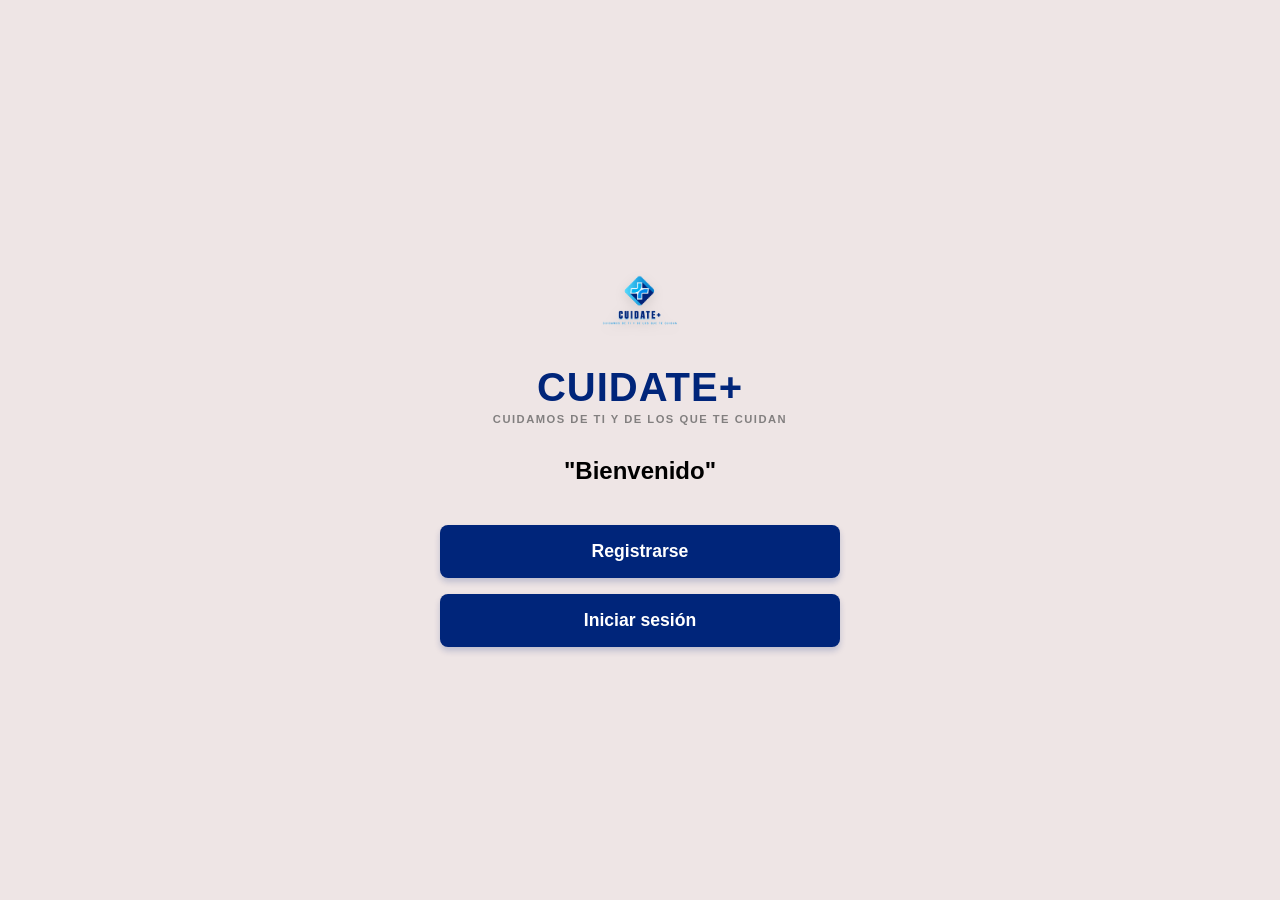
==== index.html @ 23451292 "first commit" ====
<!DOCTYPE html>
<html lang="es">
<head>
    <meta charset="UTF-8">
    <meta name="viewport" content="width=device-width, initial-scale=1.0">
    <title>Bienvenido - Cuidate+</title>
    
    <link rel="stylesheet" href="CSS/style.css">
    <link rel="stylesheet" href="CSS/bienvenida.css">
</head>
<body>

    <main class="welcome-container">
        
        <div class="welcome-content">
            <div class="brand-section">
                <div class="logo-image">
                    <img src="./Recursos/logo.png" alt="Logo Cuidate+">
                </div>
                <h1 class="brand-name">CUIDATE+</h1>
                <p class="brand-slogan">CUIDAMOS DE TI Y DE LOS QUE TE CUIDAN</p>
            </div>

            <h2 class="welcome-message">"Bienvenido"</h2>

            <div class="button-group">
                <a href="views/registro_paciente.html" class="btn-welcome">Registrarse</a>
                <a href="views/login.html" class="btn-welcome">Iniciar sesión</a>
            </div>
        </div>

    </main>

</body>
</html>
---- CSS/style.css ----
/* ================== VARIABLES Y GLOBALES ================== */
:root {
    --azul-claro: #4AD5F9;
    --azul-fuerte: #00257A;
    --fondo: #EEE5E5;
    --cuadro-fondo: #F5F5F5;
    --cuadro-form: #FFFFFF;
    --texto-form: #808080;
    --texto-principal: #333;
    --verde: #28a745; /* Color para icono 'check' */
    --rojo: #dc3545;  /* Color para icono 'no' */
}

* {
    margin: 0;
    padding: 0;
    box-sizing: border-box;
}

body {
    font-family: Arial, sans-serif;
    background-color: var(--fondo);
    color: var(--texto-principal);
    min-height: 100vh;
    display: flex;
    flex-direction: column;
}

/* ================== NAVEGACIÓN ================== */
.navbar {
    background-color: var(--azul-fuerte);
    color: white;
    padding: 0.75rem 2rem;
    display: flex;
    justify-content: space-between;
    align-items: center;
}

.nav-left, .nav-right {
    display: flex;
    align-items: center;
    gap: 1.5rem;
}

.logo {
    display: flex;
    align-items: center;
    font-weight: bold;
    font-size: 1.25rem;
    gap: 0.5rem;
}

/* AGREGA ESTO */
.logo img {
    width: 50px;          /* Mismo ancho que el ícono anterior */
    height: 50px;         /* Mismo alto que el ícono anterior */
    border-radius: 100px;   /* Mantiene los bordes redondeados */
    object-fit: contain;  /* Asegura que tu logo no se deforme */
}

.nav-link {
    color: white;
    text-decoration: none;
    font-size: 0.9rem;
    font-weight: 500;
    padding: 0.5rem 0;
}

.nav-link.active {
    font-weight: bold;
    border-bottom: 2px solid var(--azul-claro);
}

.profile-icon svg {
    stroke: white;
}

/* ================== CONTENIDO PRINCIPAL ================== */
.container {
    max-width: 1000px;
    margin: 0 auto;
    padding: 2rem;
    flex-grow: 1; /* Hace que el main ocupe el espacio disponible */
}

.main-header {
    text-align: center;
    margin-bottom: 2rem;
}

.main-header h1 {
    font-size: 2rem;
    color: var(--texto-principal);
}

.main-header .date {
    font-size: 1rem;
    color: var(--texto-form);
    margin-top: 0.5rem;
}

.main-header h2 {
    font-size: 1.25rem;
    color: var(--texto-principal);
    margin-top: 1.5rem;
    font-weight: 600;
}



/* Colores de iconos */
.icon {
    font-size: 1.2rem;
    line-height: 1;
}
.icon-check { color: var(--verde); }
.icon-postpone { color: var(--azul-claro); }
.icon-no { color: var(--rojo); }


/* ================== FOOTER ================== */
.footer {
    background-color: var(--azul-fuerte);
    color: white;
    text-align: center;
    padding: 1rem;
    font-size: 0.9rem;
}


/* ================== RESPONSIVE DESIGN ================== */
@media (max-width: 768px) {
    .med-card {
        flex-direction: column;
    }

    .confirmation-box {
        width: 100%;
        border-left: none;
        border-top: 1px solid #ddd;
    }

    .med-header {
        flex-direction: column;
        align-items: flex-start;
    }

    .navbar {
        flex-direction: column;
        padding: 1rem;
        gap: 1rem;
    }

    .nav-left {
        width: 100%;
        justify-content: space-around;
    }
    .nav-right {
        width: 100%;
        justify-content: center;
        border-top: 1px solid #ffffff33;
        padding-top: 1rem;
    }
    .logo {
        display: none; /* Ocultar logo en móvil para más espacio */
    }
}
---- CSS/bienvenida.css ----
/* ================== LAYOUT BIENVENIDA ================== */

/* El contenedor ocupa toda la pantalla y centra el contenido */
.welcome-container {
    background-color: var(--fondo); /* Fondo gris suave base */
    height: 100vh;
    width: 100%;
    display: flex;
    justify-content: center;
    align-items: center;
    text-align: center;
    padding: 1rem;
}

.welcome-content {
    width: 100%;
    max-width: 400px; /* Ancho controlado para que no se disperse */
    display: flex;
    flex-direction: column;
    align-items: center;
}

/* ================== LOGO Y MARCA ================== */

.brand-section {
    margin-bottom: 2rem;
}

.logo-image img {
    width: 100px; /* Tamaño grande para la portada */
    height: 100px;
    object-fit: contain;
    margin-bottom: 0.5rem;
    /* Opcional: Sombra suave al logo si es PNG transparente */
    filter: drop-shadow(0 4px 6px rgba(0,0,0,0.1)); 
}

.brand-name {
    font-size: 2.5rem;
    font-weight: 900; /* Muy grueso */
    color: var(--azul-fuerte); /* Azul Oscuro */
    margin: 0;
    letter-spacing: 1px;
    text-transform: uppercase;
}

.brand-slogan {
    font-size: 0.7rem;
    color: #555; /* Gris para el slogan */
    letter-spacing: 1.5px;
    text-transform: uppercase;
    margin-top: 0.2rem;
    font-weight: bold;
    opacity: 0.7;
}

/* ================== MENSAJE ================== */

.welcome-message {
    font-size: 1.5rem;
    color: #000; /* Negro fuerte */
    margin-bottom: 2.5rem;
    font-weight: bold;
}

/* ================== BOTONES ================== */

.button-group {
    width: 100%;
    display: flex;
    flex-direction: column;
    gap: 1rem; /* Espacio entre botones */
}

.btn-welcome {
    display: block;
    width: 100%;
    padding: 1rem;
    background-color: var(--azul-fuerte); /* Azul corporativo */
    color: white;
    text-decoration: none;
    border-radius: 8px; /* Bordes redondeados */
    font-size: 1.1rem;
    font-weight: 600;
    transition: transform 0.2s, background-color 0.2s, box-shadow 0.2s;
    box-shadow: 0 4px 6px rgba(0, 37, 122, 0.2); /* Sombra azulada */
}

.btn-welcome:hover {
    background-color: #001a5c; /* Azul más oscuro al pasar mouse */
    transform: translateY(-2px); /* Efecto elevación */
    box-shadow: 0 6px 12px rgba(0, 37, 122, 0.3);
}
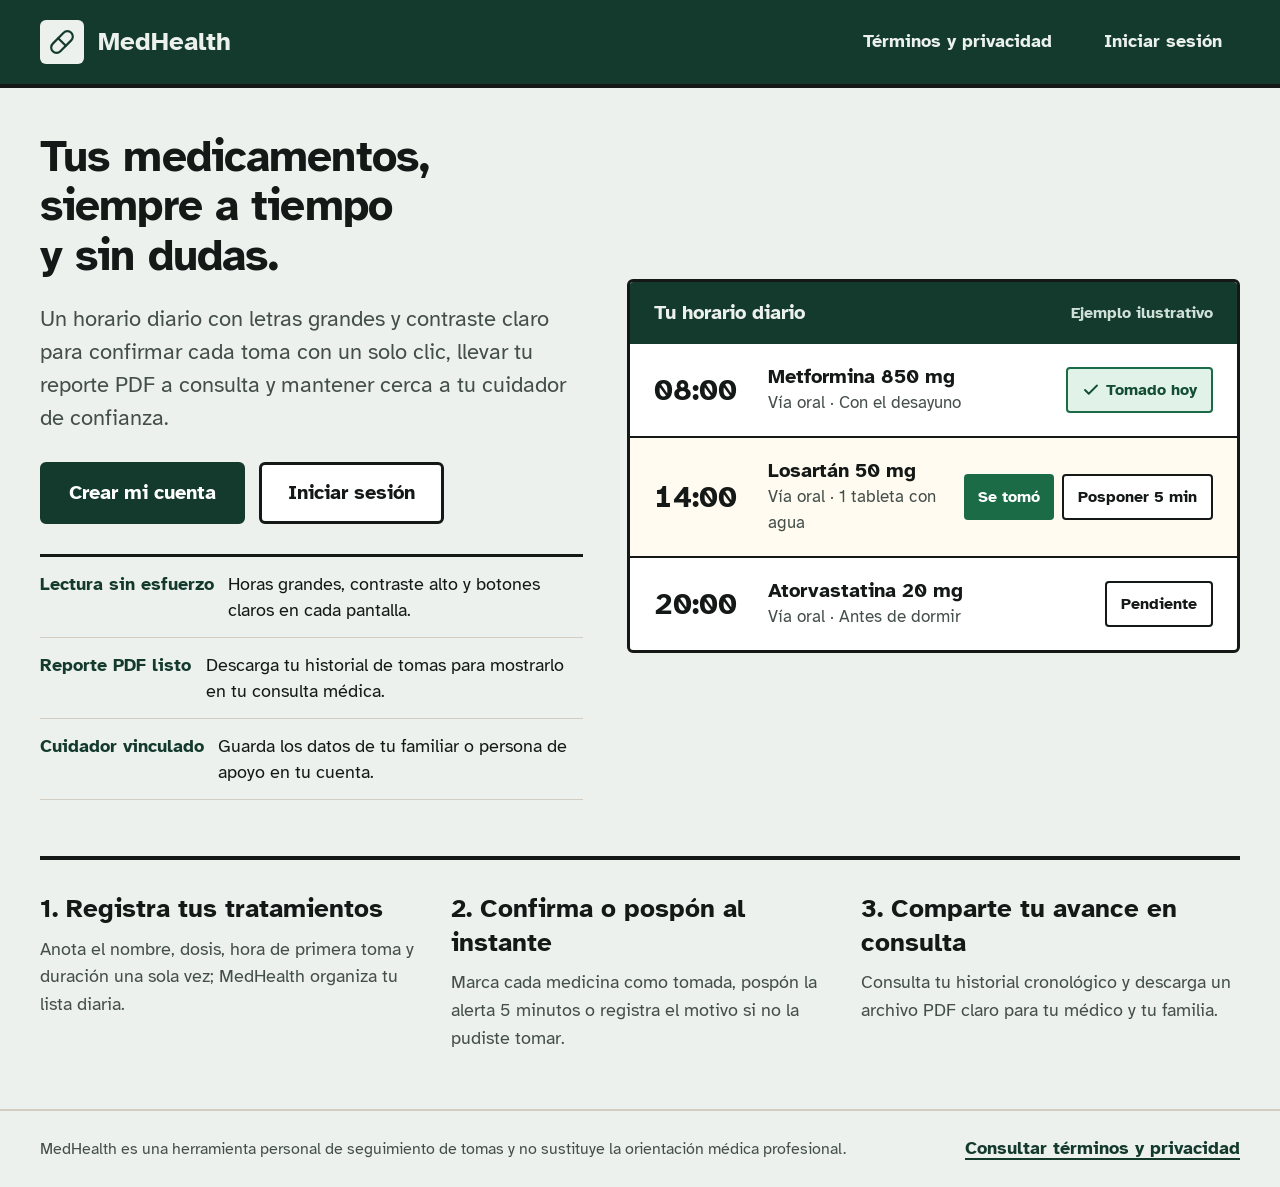
==== commit eaba4c2e: "Nuevo diseño de marca" ====
--- a/index.html
+++ b/index.html
@@ -1,35 +1,115 @@
-<!DOCTYPE html>
-<html lang="es">
-<head>
-    <meta charset="UTF-8">
-    <meta name="viewport" content="width=device-width, initial-scale=1.0">
-    <title>Bienvenido - Cuidate+</title>
-    
-    <link rel="stylesheet" href="CSS/style.css">
-    <link rel="stylesheet" href="CSS/bienvenida.css">
-</head>
-<body>
-
-    <main class="welcome-container">
-        
-        <div class="welcome-content">
-            <div class="brand-section">
-                <div class="logo-image">
-                    <img src="./Recursos/logo.png" alt="Logo Cuidate+">
-                </div>
-                <h1 class="brand-name">CUIDATE+</h1>
-                <p class="brand-slogan">CUIDAMOS DE TI Y DE LOS QUE TE CUIDAN</p>
-            </div>
-
-            <h2 class="welcome-message">"Bienvenido"</h2>
-
-            <div class="button-group">
-                <a href="views/registro_paciente.html" class="btn-welcome">Registrarse</a>
-                <a href="views/login.html" class="btn-welcome">Iniciar sesión</a>
-            </div>
-        </div>
-
-    </main>
-
-</body>
-</html>+<!DOCTYPE html>
+<html lang="es">
+<head>
+    <meta charset="UTF-8">
+    <meta name="viewport" content="width=device-width, initial-scale=1.0">
+    <title>MedHealth - Tus medicamentos, siempre a tiempo</title>
+    <link rel="stylesheet" href="assets/css/medhealth.css">
+</head>
+<body>
+    <div class="public-shell">
+        <header class="public-topbar">
+            <a href="index.html" class="brand-link">
+                <span class="brand-badge">
+                    <svg xmlns="http://www.w3.org/2000/svg" width="26" height="26" viewBox="0 0 24 24" fill="none" stroke="currentColor" stroke-width="2" stroke-linecap="round" stroke-linejoin="round" aria-hidden="true"><path d="m10.5 20.5 10-10a4.95 4.95 0 1 0-7-7l-10 10a4.95 4.95 0 1 0 7 7Z"/><path d="m8.5 8.5 7 7"/></svg>
+                </span>
+                <span>MedHealth</span>
+            </a>
+            <nav class="topbar-actions" aria-label="Accesos públicos">
+                <a href="views/terminos.html" class="topbar-link">Términos y privacidad</a>
+                <a href="views/login.html" class="topbar-link">Iniciar sesión</a>
+            </nav>
+        </header>
+
+        <main class="public-main">
+            <div class="hero-grid">
+                <section class="hero-copy">
+                    <h1 class="text-display">Tus medicamentos, siempre a tiempo y sin dudas.</h1>
+                    <p class="cuerpo-grande text-muted">
+                        Un horario diario con letras grandes y contraste claro para confirmar cada toma con un solo clic, llevar tu reporte PDF a consulta y mantener cerca a tu cuidador de confianza.
+                    </p>
+                    <div class="hero-actions">
+                        <a href="views/registro_paciente.html" class="btn btn-primario">Crear mi cuenta</a>
+                        <a href="views/login.html" class="btn btn-secundario">Iniciar sesión</a>
+                    </div>
+
+                    <div class="trust-rules" aria-label="Garantías de claridad">
+                        <div class="trust-rule-item">
+                            <strong>Lectura sin esfuerzo</strong>
+                            <span>Horas grandes, contraste alto y botones claros en cada pantalla.</span>
+                        </div>
+                        <div class="trust-rule-item">
+                            <strong>Reporte PDF listo</strong>
+                            <span>Descarga tu historial de tomas para mostrarlo en tu consulta médica.</span>
+                        </div>
+                        <div class="trust-rule-item">
+                            <strong>Cuidador vinculado</strong>
+                            <span>Guarda los datos de tu familiar o persona de apoyo en tu cuenta.</span>
+                        </div>
+                    </div>
+                </section>
+
+                <aside class="schedule-preview" aria-label="Ejemplo ilustrativo del horario diario en MedHealth">
+                    <div class="schedule-preview-bar">
+                        <strong>Tu horario diario</strong>
+                        <span>Ejemplo ilustrativo</span>
+                    </div>
+
+                    <div class="schedule-preview-row">
+                        <div class="preview-hour">08:00</div>
+                        <div>
+                            <div class="preview-med">Metformina 850 mg</div>
+                            <div class="preview-meta">Vía oral · Con el desayuno</div>
+                        </div>
+                        <span class="preview-pill preview-pill-ok">
+                            <svg xmlns="http://www.w3.org/2000/svg" width="18" height="18" viewBox="0 0 24 24" fill="none" stroke="currentColor" stroke-width="2.5" stroke-linecap="round" stroke-linejoin="round" aria-hidden="true"><polyline points="20 6 9 17 4 12"/></svg>
+                            Tomado hoy
+                        </span>
+                    </div>
+
+                    <div class="schedule-preview-row is-due">
+                        <div class="preview-hour">14:00</div>
+                        <div>
+                            <div class="preview-med">Losartán 50 mg</div>
+                            <div class="preview-meta">Vía oral · 1 tableta con agua</div>
+                        </div>
+                        <div class="preview-actions">
+                            <span class="preview-pill preview-pill-act">Se tomó</span>
+                            <span class="preview-pill preview-pill-sec">Posponer 5 min</span>
+                        </div>
+                    </div>
+
+                    <div class="schedule-preview-row">
+                        <div class="preview-hour">20:00</div>
+                        <div>
+                            <div class="preview-med">Atorvastatina 20 mg</div>
+                            <div class="preview-meta">Vía oral · Antes de dormir</div>
+                        </div>
+                        <span class="preview-pill preview-pill-sec">Pendiente</span>
+                    </div>
+                </aside>
+            </div>
+
+            <section class="how-band" aria-label="Cómo funciona MedHealth">
+                <div class="how-step">
+                    <h2>1. Registra tus tratamientos</h2>
+                    <p class="cuerpo text-muted">Anota el nombre, dosis, hora de primera toma y duración una sola vez; MedHealth organiza tu lista diaria.</p>
+                </div>
+                <div class="how-step">
+                    <h2>2. Confirma o pospón al instante</h2>
+                    <p class="cuerpo text-muted">Marca cada medicina como tomada, pospón la alerta 5 minutos o registra el motivo si no la pudiste tomar.</p>
+                </div>
+                <div class="how-step">
+                    <h2>3. Comparte tu avance en consulta</h2>
+                    <p class="cuerpo text-muted">Consulta tu historial cronológico y descarga un archivo PDF claro para tu médico y tu familia.</p>
+                </div>
+            </section>
+        </main>
+
+        <footer class="public-footer">
+            <span>MedHealth es una herramienta personal de seguimiento de tomas y no sustituye la orientación médica profesional.</span>
+            <a href="views/terminos.html" class="cuerpo-bold">Consultar términos y privacidad</a>
+        </footer>
+    </div>
+</body>
+</html>
--- a/assets/css/medhealth.css
+++ b/assets/css/medhealth.css
@@ -0,0 +1,1572 @@
+@import url('https://fonts.googleapis.com/css2?family=Atkinson+Hyperlegible:wght@400;700&display=swap');
+
+:root {
+  /* Paleta Lectura Facil Suiza — MedHealth */
+  --papel: #ECF1EE;
+  --hoja: #FFFFFF;
+  --bosque-900: #0E2B22;
+  --bosque-800: #143A2E;
+  --bosque-700: #1D5040;
+  --bosque-100: #E3EDE8;
+  --tinta: #141917;
+  --tinta-2: #444E4A;
+  --regla: #D4CEC2;
+  --regla-fuerte: #141917;
+
+  --confirmado: #1B6B46;
+  --confirmado-700: #134E33;
+  --confirmado-50: #E1F2E9;
+
+  --pendiente: #B06A0C;
+  --pendiente-700: #7B4905;
+  --pendiente-50: #FFFBF0;
+
+  --error-600: #B83227;
+  --error-700: #91241B;
+  --error-50: #FCECEB;
+
+  /* Compatibilidad con variables usadas en vistas existentes */
+  --primario-600: var(--bosque-800);
+  --primario-700: var(--bosque-900);
+  --secundario-500: var(--pendiente);
+  --secundario-200: var(--bosque-100);
+  --secundario-50: var(--papel);
+  --acento-500: var(--confirmado);
+  --acento-700: var(--confirmado-700);
+  --acento-50: var(--confirmado-50);
+  --fondo: var(--hoja);
+  --texto: var(--tinta);
+  --texto-2: var(--tinta-2);
+  --borde: var(--regla);
+  --alerta-500: var(--pendiente);
+  --alerta-50: var(--pendiente-50);
+  --alerta-700: var(--pendiente-700);
+
+  --sp-1: 4px;
+  --sp-2: 8px;
+  --sp-3: 12px;
+  --sp-4: 16px;
+  --sp-5: 20px;
+  --sp-6: 24px;
+  --sp-8: 32px;
+  --sp-10: 40px;
+  --sp-12: 48px;
+  --sp-14: 56px;
+
+  --radius-btn: 6px;
+  --radius-input: 6px;
+  --radius-card-sm: 6px;
+  --radius-card-lg: 6px;
+  --radius-pill: 4px;
+}
+
+*,
+*::before,
+*::after {
+  box-sizing: border-box;
+  margin: 0;
+  padding: 0;
+}
+
+html {
+  scroll-behavior: smooth;
+  scrollbar-color: var(--bosque-800) var(--papel);
+}
+
+::selection {
+  background-color: var(--bosque-800);
+  color: var(--papel);
+}
+
+body {
+  font-family: "Atkinson Hyperlegible", system-ui, -apple-system, sans-serif;
+  background-color: var(--papel);
+  color: var(--tinta);
+  font-size: 1.125rem;
+  line-height: 1.625rem;
+  font-weight: 400;
+  min-height: 100vh;
+  caret-color: var(--bosque-800);
+}
+
+a {
+  color: var(--bosque-800);
+  text-underline-offset: 4px;
+  text-decoration-thickness: 2px;
+}
+
+a:hover {
+  color: var(--bosque-900);
+}
+
+/* ================== TIPOGRAFIA ================== */
+.text-display {
+  font-size: 2.75rem;
+  line-height: 1.12;
+  letter-spacing: -0.02em;
+  font-weight: 700;
+  color: var(--tinta);
+  text-wrap: balance;
+}
+
+h1,
+.text-h1 {
+  font-size: 2.25rem;
+  line-height: 1.18;
+  letter-spacing: -0.015em;
+  font-weight: 700;
+  color: var(--tinta);
+  text-wrap: balance;
+}
+
+h2,
+.text-h2 {
+  font-size: 1.625rem;
+  line-height: 1.3;
+  font-weight: 700;
+  color: var(--tinta);
+}
+
+.cuerpo-grande {
+  font-size: 1.375rem;
+  line-height: 1.5;
+  font-weight: 400;
+}
+
+.cuerpo-grande-bold {
+  font-size: 1.375rem;
+  line-height: 1.45;
+  font-weight: 700;
+}
+
+.cuerpo {
+  font-size: 1.125rem;
+  line-height: 1.55;
+  font-weight: 400;
+}
+
+.cuerpo-bold {
+  font-size: 1.125rem;
+  line-height: 1.55;
+  font-weight: 700;
+}
+
+.etiqueta {
+  font-size: 1rem;
+  line-height: 1.35;
+  font-weight: 700;
+}
+
+.text-muted {
+  color: var(--tinta-2);
+}
+
+.tabular {
+  font-variant-numeric: tabular-nums;
+}
+
+/* ================== UTILIDADES DE FOCO ================== */
+:focus-visible {
+  outline: 3px solid var(--pendiente);
+  outline-offset: 3px;
+}
+
+/* ================== BOTONES ================== */
+.btn {
+  display: inline-flex;
+  align-items: center;
+  justify-content: center;
+  gap: 10px;
+  min-height: 58px;
+  padding: 14px 26px;
+  border-radius: var(--radius-btn);
+  font-family: inherit;
+  font-size: 1.25rem;
+  line-height: 1.4;
+  font-weight: 700;
+  text-decoration: none;
+  cursor: pointer;
+  border: 3px solid transparent;
+  transition: background-color 0.14s ease, border-color 0.14s ease, color 0.14s ease;
+  text-align: center;
+}
+
+.btn svg {
+  flex-shrink: 0;
+}
+
+.btn-block {
+  width: 100%;
+}
+
+.btn-primario {
+  background-color: var(--bosque-800);
+  color: var(--hoja);
+  border-color: var(--bosque-800);
+}
+
+.btn-primario:hover {
+  background-color: var(--bosque-900);
+  border-color: var(--bosque-900);
+  color: var(--hoja);
+}
+
+.btn-secundario {
+  background-color: var(--hoja);
+  color: var(--tinta);
+  border-color: var(--tinta);
+}
+
+.btn-secundario:hover {
+  background-color: var(--papel);
+  color: var(--bosque-900);
+  border-color: var(--bosque-900);
+}
+
+.btn-confirmar {
+  background-color: var(--confirmado);
+  color: var(--hoja);
+  border-color: var(--confirmado);
+  font-size: 1.25rem;
+  font-weight: 700;
+}
+
+.btn-confirmar:hover {
+  background-color: var(--confirmado-700);
+  border-color: var(--confirmado-700);
+  color: var(--hoja);
+}
+
+.btn-peligro {
+  background-color: var(--error-600);
+  color: var(--hoja);
+  border-color: var(--error-600);
+}
+
+.btn-peligro:hover {
+  background-color: var(--error-700);
+  border-color: var(--error-700);
+  color: var(--hoja);
+}
+
+.btn-peligro-contorno {
+  background-color: var(--hoja);
+  color: var(--error-600);
+  border-color: var(--error-600);
+}
+
+.btn-peligro-contorno:hover {
+  background-color: var(--error-50);
+  color: var(--error-700);
+  border-color: var(--error-700);
+}
+
+.btn[disabled],
+.btn:disabled {
+  opacity: 0.55;
+  cursor: not-allowed;
+}
+
+/* ================== CAMPOS DE FORMULARIO ================== */
+.campo {
+  display: flex;
+  flex-direction: column;
+  gap: 8px;
+  text-align: left;
+}
+
+.campo label {
+  font-size: 1.125rem;
+  line-height: 1.5;
+  font-weight: 700;
+  color: var(--tinta);
+}
+
+.campo-control,
+.campo input[type="text"],
+.campo input[type="email"],
+.campo input[type="password"],
+.campo input[type="tel"],
+.campo input[type="number"],
+.campo input[type="time"],
+.campo select,
+.campo textarea {
+  width: 100%;
+  min-height: 60px;
+  padding: 14px 18px;
+  border: 2px solid var(--tinta-2);
+  border-radius: var(--radius-input);
+  background-color: var(--hoja);
+  color: var(--tinta);
+  font-family: inherit;
+  font-size: 1.25rem;
+  line-height: 1.5;
+  font-weight: 400;
+  transition: border-color 0.14s ease, background-color 0.14s ease;
+}
+
+.campo input[readonly] {
+  background-color: var(--papel);
+  border-color: var(--regla);
+  color: var(--tinta);
+}
+
+.campo input::placeholder,
+.campo textarea::placeholder {
+  color: #5C6662;
+  opacity: 1;
+}
+
+.campo input:focus,
+.campo select:focus,
+.campo textarea:focus {
+  border-color: var(--bosque-800);
+  outline: 3px solid var(--pendiente);
+  outline-offset: 2px;
+}
+
+.campo textarea {
+  min-height: 128px;
+  resize: vertical;
+  padding-top: 16px;
+  padding-bottom: 16px;
+}
+
+.select-wrapper {
+  position: relative;
+  display: flex;
+  align-items: center;
+}
+
+.select-wrapper select {
+  appearance: none;
+  -webkit-appearance: none;
+  padding-right: 52px;
+  cursor: pointer;
+}
+
+.select-chevron {
+  position: absolute;
+  right: 18px;
+  pointer-events: none;
+  color: var(--tinta);
+  display: inline-flex;
+  align-items: center;
+}
+
+.campo-split {
+  display: grid;
+  grid-template-columns: minmax(0, 1fr) minmax(0, 1.5fr);
+  gap: 12px;
+}
+
+.campo-ayuda {
+  font-size: 1.125rem;
+  line-height: 1.5;
+  color: var(--tinta-2);
+}
+
+.campo-error input,
+.campo-error select,
+.campo-error textarea,
+.input-invalido {
+  border-color: var(--error-600) !important;
+  background-color: var(--error-50);
+}
+
+.mensaje-error {
+  display: flex;
+  align-items: center;
+  gap: 8px;
+  color: var(--error-600);
+  font-size: 1.125rem;
+  line-height: 1.45;
+  font-weight: 700;
+}
+
+.mensaje-error:empty {
+  display: none;
+}
+
+.checkbox-campo {
+  display: flex;
+  align-items: flex-start;
+  gap: 14px;
+  cursor: pointer;
+  font-size: 1.125rem;
+  line-height: 1.55;
+  color: var(--tinta);
+}
+
+.checkbox-campo input[type="checkbox"] {
+  width: 28px;
+  height: 28px;
+  min-width: 28px;
+  margin-top: 2px;
+  accent-color: var(--bosque-800);
+  cursor: pointer;
+}
+
+/* ================== CHIPS DE ESTADO Y BANNERS ================== */
+.chip {
+  display: inline-flex;
+  align-items: center;
+  gap: 8px;
+  padding: 8px 14px;
+  border-radius: var(--radius-pill);
+  border: 2px solid transparent;
+  font-size: 1rem;
+  line-height: 1.3;
+  font-weight: 700;
+  white-space: nowrap;
+}
+
+.chip-exito {
+  background-color: var(--confirmado-50);
+  border-color: var(--confirmado);
+  color: var(--confirmado-700);
+}
+
+.chip-error {
+  background-color: var(--error-50);
+  border-color: var(--error-600);
+  color: var(--error-700);
+}
+
+.chip-alerta {
+  background-color: var(--pendiente-50);
+  border-color: var(--pendiente);
+  color: var(--pendiente-700);
+}
+
+.chip-info {
+  background-color: var(--bosque-100);
+  border-color: var(--bosque-800);
+  color: var(--bosque-900);
+}
+
+.aviso {
+  display: flex;
+  align-items: center;
+  gap: 14px;
+  padding: 16px 20px;
+  border-radius: var(--radius-btn);
+  border: 2px solid transparent;
+  font-size: 1.125rem;
+  line-height: 1.55;
+  font-weight: 700;
+}
+
+.aviso svg {
+  flex-shrink: 0;
+}
+
+.aviso-exito {
+  background-color: var(--confirmado-50);
+  border-color: var(--confirmado);
+  color: var(--confirmado-700);
+}
+
+.aviso-error {
+  background-color: var(--error-50);
+  border-color: var(--error-600);
+  color: var(--error-700);
+}
+
+.aviso-alerta {
+  background-color: var(--pendiente-50);
+  border-color: var(--pendiente);
+  color: var(--pendiente-700);
+}
+
+.aviso-info {
+  background-color: var(--bosque-100);
+  border-color: var(--bosque-800);
+  color: var(--bosque-900);
+}
+
+.aviso:empty,
+[hidden],
+.aviso[hidden] {
+  display: none !important;
+}
+
+/* ================== HOJAS Y CONTENEDORES ================== */
+.tarjeta {
+  background-color: var(--hoja);
+  border: 2px solid var(--regla);
+  border-radius: var(--radius-card-lg);
+  padding: 32px;
+}
+
+.tarjeta-form {
+  padding: 40px 48px;
+  border-color: var(--tinta);
+}
+
+.tarjeta-560 {
+  width: 100%;
+  max-width: 580px;
+}
+
+.tarjeta-900 {
+  width: 100%;
+  max-width: 900px;
+}
+
+.tarjeta-960 {
+  width: 100%;
+  max-width: 960px;
+}
+
+.tarjeta-440 {
+  width: 100%;
+  max-width: 460px;
+}
+
+.tarjeta-tomada {
+  background-color: var(--confirmado-50);
+  border-color: var(--confirmado);
+}
+
+/* ================== TABLAS ================== */
+.tabla-contenedor {
+  background-color: var(--hoja);
+  border: 2px solid var(--tinta);
+  border-radius: var(--radius-card-lg);
+  overflow: hidden;
+  width: 100%;
+}
+
+.tabla-scroll {
+  overflow-x: auto;
+  width: 100%;
+}
+
+.tabla {
+  width: 100%;
+  border-collapse: collapse;
+  text-align: left;
+  font-variant-numeric: tabular-nums;
+}
+
+.tabla thead {
+  background-color: var(--bosque-800);
+}
+
+.tabla thead th {
+  height: 54px;
+  padding: 14px 22px;
+  font-size: 1rem;
+  line-height: 1.35;
+  font-weight: 700;
+  text-transform: uppercase;
+  letter-spacing: 0.05em;
+  color: var(--papel);
+  border-bottom: 3px solid var(--tinta);
+}
+
+.tabla tbody tr {
+  min-height: 74px;
+}
+
+.tabla tbody tr:nth-child(even) {
+  background-color: #FAF8F4;
+}
+
+.tabla tbody td {
+  padding: 18px 22px;
+  border-bottom: 2px solid var(--regla);
+  font-size: 1.125rem;
+  line-height: 1.5;
+  color: var(--tinta);
+  vertical-align: middle;
+}
+
+.tabla tbody tr:last-child td {
+  border-bottom: none;
+}
+
+/* ================== LAYOUT PUBLICO (W1-W7) ================== */
+.public-shell {
+  min-height: 100vh;
+  display: flex;
+  flex-direction: column;
+  background-color: var(--papel);
+}
+
+.public-topbar {
+  min-height: 88px;
+  background-color: var(--bosque-800);
+  border-bottom: 4px solid var(--tinta);
+  padding: 14px 40px;
+  display: flex;
+  align-items: center;
+  justify-content: space-between;
+  gap: 24px;
+}
+
+.brand-link {
+  display: inline-flex;
+  align-items: center;
+  gap: 14px;
+  text-decoration: none;
+  color: var(--papel);
+  font-size: 1.625rem;
+  line-height: 1.2;
+  font-weight: 700;
+}
+
+.brand-link:hover {
+  color: var(--hoja);
+}
+
+.brand-badge {
+  width: 44px;
+  height: 44px;
+  border-radius: 6px;
+  background-color: var(--papel);
+  color: var(--bosque-800);
+  display: inline-flex;
+  align-items: center;
+  justify-content: center;
+  flex-shrink: 0;
+}
+
+.topbar-actions {
+  display: flex;
+  align-items: center;
+  gap: 16px;
+  flex-wrap: wrap;
+}
+
+.topbar-link {
+  font-size: 1.125rem;
+  line-height: 1.4;
+  font-weight: 700;
+  color: var(--papel);
+  text-decoration: none;
+  padding: 12px 16px;
+  border-radius: var(--radius-btn);
+  border: 2px solid transparent;
+}
+
+.topbar-link:hover {
+  background-color: var(--bosque-900);
+  border-color: rgba(244, 241, 234, 0.35);
+  color: var(--hoja);
+  text-decoration: none;
+}
+
+.public-main {
+  flex: 1;
+  display: flex;
+  flex-direction: column;
+  align-items: center;
+  justify-content: center;
+  padding: 44px 40px 56px;
+  gap: 56px;
+}
+
+.hero-grid {
+  width: 100%;
+  max-width: 1280px;
+  display: grid;
+  grid-template-columns: 0.94fr 1.06fr;
+  gap: 44px;
+  align-items: center;
+}
+
+.hero-copy {
+  display: flex;
+  flex-direction: column;
+  gap: 22px;
+}
+
+.hero-actions {
+  display: flex;
+  flex-wrap: wrap;
+  gap: 14px;
+  margin-top: 6px;
+}
+
+.trust-rules {
+  margin-top: 8px;
+  border-top: 3px solid var(--tinta);
+  display: flex;
+  flex-direction: column;
+}
+
+.trust-rule-item {
+  display: flex;
+  align-items: baseline;
+  gap: 14px;
+  padding: 14px 0;
+  border-bottom: 1px solid var(--regla);
+  font-size: 1.125rem;
+  color: var(--tinta);
+}
+
+.trust-rule-item strong {
+  color: var(--bosque-800);
+  min-width: 152px;
+  flex-shrink: 0;
+}
+
+/* Vista previa impresa del horario en portada */
+.schedule-preview {
+  background-color: var(--hoja);
+  border: 3px solid var(--tinta);
+  border-radius: 6px;
+  overflow: hidden;
+}
+
+.schedule-preview-bar {
+  background-color: var(--bosque-800);
+  color: var(--papel);
+  padding: 18px 24px;
+  display: flex;
+  justify-content: space-between;
+  align-items: center;
+  gap: 12px;
+}
+
+.schedule-preview-bar strong {
+  font-size: 1.25rem;
+}
+
+.schedule-preview-bar span {
+  font-size: 1rem;
+  color: #CFE0D8;
+  font-weight: 700;
+}
+
+.schedule-preview-row {
+  display: grid;
+  grid-template-columns: 96px 1fr auto;
+  align-items: center;
+  gap: 18px;
+  padding: 20px 24px;
+  border-bottom: 2px solid var(--tinta);
+}
+
+.schedule-preview-row:last-child {
+  border-bottom: none;
+}
+
+.schedule-preview-row.is-due {
+  background-color: var(--pendiente-50);
+}
+
+.preview-hour {
+  font-size: 1.875rem;
+  font-weight: 700;
+  font-variant-numeric: tabular-nums;
+  color: var(--tinta);
+}
+
+.preview-med {
+  font-size: 1.25rem;
+  font-weight: 700;
+  color: var(--tinta);
+}
+
+.preview-meta {
+  font-size: 1.0625rem;
+  color: var(--tinta-2);
+}
+
+.preview-actions {
+  display: flex;
+  gap: 8px;
+  flex-wrap: wrap;
+}
+
+.preview-pill {
+  display: inline-flex;
+  align-items: center;
+  gap: 6px;
+  padding: 8px 14px;
+  border-radius: 4px;
+  font-size: 1rem;
+  font-weight: 700;
+}
+
+.preview-pill-ok {
+  background-color: var(--confirmado-50);
+  border: 2px solid var(--confirmado);
+  color: var(--confirmado-700);
+}
+
+.preview-pill-act {
+  background-color: var(--confirmado);
+  color: var(--hoja);
+}
+
+.preview-pill-sec {
+  background-color: var(--hoja);
+  border: 2px solid var(--tinta);
+  color: var(--tinta);
+}
+
+/* Banda inferior de pasos en portada */
+.how-band {
+  width: 100%;
+  max-width: 1280px;
+  border-top: 4px solid var(--tinta);
+  padding-top: 32px;
+  display: grid;
+  grid-template-columns: repeat(3, minmax(0, 1fr));
+  gap: 32px;
+}
+
+.how-step {
+  display: flex;
+  flex-direction: column;
+  gap: 10px;
+}
+
+.how-step-num {
+  font-size: 1rem;
+  font-weight: 700;
+  color: var(--bosque-800);
+  text-transform: uppercase;
+  letter-spacing: 0.05em;
+}
+
+.public-footer {
+  width: 100%;
+  border-top: 2px solid var(--regla);
+  padding: 24px 40px;
+  display: flex;
+  justify-content: space-between;
+  align-items: center;
+  flex-wrap: wrap;
+  gap: 16px;
+  font-size: 1rem;
+  color: var(--tinta-2);
+}
+
+.icon-circle {
+  border-radius: 6px;
+  display: inline-flex;
+  align-items: center;
+  justify-content: center;
+  flex-shrink: 0;
+}
+
+.icon-circle-64 {
+  width: 56px;
+  height: 56px;
+  background-color: var(--bosque-100);
+  color: var(--bosque-800);
+  border: 2px solid var(--bosque-800);
+}
+
+.icon-circle-80 {
+  width: 72px;
+  height: 72px;
+  background-color: var(--bosque-100);
+  color: var(--bosque-800);
+  border: 2px solid var(--bosque-800);
+}
+
+.icon-halo-exito {
+  width: 112px;
+  height: 112px;
+  border-radius: 6px;
+  background-color: var(--confirmado-50);
+  border: 3px solid var(--confirmado);
+  display: inline-flex;
+  align-items: center;
+  justify-content: center;
+  margin: 0 auto 24px;
+}
+
+.icon-circle-116 {
+  width: 84px;
+  height: 84px;
+  border-radius: 6px;
+  background-color: var(--confirmado);
+  color: var(--hoja);
+  display: inline-flex;
+  align-items: center;
+  justify-content: center;
+}
+
+.icon-halo-alerta {
+  width: 112px;
+  height: 112px;
+  border-radius: 6px;
+  background-color: var(--pendiente-50);
+  border: 3px solid var(--pendiente);
+  color: var(--pendiente-700);
+  display: inline-flex;
+  align-items: center;
+  justify-content: center;
+  margin: 0 auto 24px;
+}
+
+.form-grid-2 {
+  display: grid;
+  grid-template-columns: repeat(2, minmax(0, 1fr));
+  gap: 20px 24px;
+}
+
+.col-span-2 {
+  grid-column: 1 / -1;
+}
+
+.form-stack {
+  display: flex;
+  flex-direction: column;
+  gap: 20px;
+}
+
+.form-actions-row {
+  display: flex;
+  flex-wrap: wrap;
+  gap: 14px;
+  margin-top: 8px;
+}
+
+.form-actions-row .btn {
+  flex: 1;
+  min-width: 180px;
+}
+
+.cards-pair {
+  display: flex;
+  flex-wrap: wrap;
+  justify-content: center;
+  gap: 24px;
+  width: 100%;
+  max-width: 920px;
+  margin-top: 28px;
+}
+
+.choice-card {
+  display: flex;
+  flex-direction: column;
+  justify-content: space-between;
+  gap: 24px;
+  text-align: center;
+}
+
+/* ================== LAYOUT PACIENTE CON BARRA LATERAL (P1-P15) ================== */
+.app-shell {
+  min-height: 100vh;
+  display: flex;
+  background-color: var(--papel);
+}
+
+.sidebar {
+  width: 272px;
+  flex-shrink: 0;
+  background-color: var(--bosque-800);
+  color: var(--papel);
+  padding: 28px 20px;
+  display: flex;
+  flex-direction: column;
+  justify-content: space-between;
+  gap: 24px;
+  border-right: 4px solid var(--tinta);
+}
+
+.sidebar-top {
+  display: flex;
+  flex-direction: column;
+  gap: 28px;
+}
+
+.sidebar-logo {
+  display: flex;
+  align-items: center;
+  gap: 14px;
+  padding: 4px 12px 22px;
+  border-bottom: 2px solid rgba(244, 241, 234, 0.22);
+  text-decoration: none;
+  color: var(--papel);
+  font-size: 1.625rem;
+  line-height: 1.15;
+  font-weight: 700;
+}
+
+.sidebar-logo small {
+  display: block;
+  font-size: 0.9375rem;
+  font-weight: 400;
+  color: #C2D9CE;
+  margin-top: 2px;
+}
+
+.sidebar-logo-badge {
+  width: 44px;
+  height: 44px;
+  border-radius: 6px;
+  background-color: var(--papel);
+  color: var(--bosque-800);
+  display: inline-flex;
+  align-items: center;
+  justify-content: center;
+  flex-shrink: 0;
+}
+
+.sidebar-nav {
+  display: flex;
+  flex-direction: column;
+  gap: 6px;
+}
+
+.sidebar-item {
+  display: flex;
+  align-items: center;
+  gap: 14px;
+  min-height: 58px;
+  padding: 12px 16px;
+  border-radius: var(--radius-btn);
+  text-decoration: none;
+  color: #DDE8E2;
+  font-size: 1.25rem;
+  line-height: 1.35;
+  font-weight: 700;
+  transition: background-color 0.14s ease, color 0.14s ease;
+}
+
+.sidebar-item:hover {
+  background-color: var(--bosque-900);
+  color: var(--hoja);
+}
+
+.sidebar-item.active {
+  background-color: var(--papel);
+  color: var(--bosque-800);
+}
+
+.sidebar-footer {
+  border-top: 2px solid rgba(244, 241, 234, 0.22);
+  padding-top: 20px;
+  display: flex;
+  flex-direction: column;
+  gap: 10px;
+}
+
+.sidebar-user-label {
+  padding: 0 14px;
+  font-size: 0.9375rem;
+  color: #C2D9CE;
+  font-weight: 700;
+}
+
+.sidebar-user {
+  padding: 0 14px;
+  font-size: 1.125rem;
+  line-height: 1.4;
+  font-weight: 700;
+  color: var(--hoja);
+  word-break: break-word;
+}
+
+.sidebar-logout {
+  display: flex;
+  align-items: center;
+  gap: 12px;
+  min-height: 54px;
+  padding: 12px 14px;
+  border-radius: var(--radius-btn);
+  color: var(--papel);
+  text-decoration: none;
+  font-size: 1.125rem;
+  line-height: 1.4;
+  font-weight: 700;
+  border: 2px solid rgba(244, 241, 234, 0.28);
+  margin-top: 4px;
+}
+
+.sidebar-logout:hover {
+  background-color: var(--bosque-900);
+  border-color: var(--papel);
+  color: var(--hoja);
+}
+
+.app-main {
+  flex: 1;
+  min-width: 0;
+  padding: 40px 48px 56px;
+  display: flex;
+  flex-direction: column;
+  gap: 28px;
+}
+
+.page-header {
+  display: flex;
+  align-items: flex-end;
+  justify-content: space-between;
+  flex-wrap: wrap;
+  gap: 20px;
+  padding-bottom: 22px;
+  border-bottom: 4px solid var(--tinta);
+}
+
+.page-header-text {
+  display: flex;
+  flex-direction: column;
+  gap: 6px;
+}
+
+/* ================== PANTALLA HOY — HORARIO SUIZO (P1) ================== */
+.day-summary-ledger {
+  display: grid;
+  grid-template-columns: repeat(3, minmax(0, 1fr));
+  gap: 18px;
+}
+
+.ledger-cell {
+  background-color: var(--hoja);
+  border: 2px solid var(--regla);
+  border-radius: 6px;
+  padding: 16px 22px;
+  display: flex;
+  justify-content: space-between;
+  align-items: baseline;
+  gap: 12px;
+}
+
+.ledger-cell span {
+  font-size: 1.125rem;
+  font-weight: 700;
+  color: var(--tinta-2);
+}
+
+.ledger-cell strong {
+  font-size: 2rem;
+  line-height: 1;
+  font-variant-numeric: tabular-nums;
+  color: var(--tinta);
+}
+
+.ledger-cell.is-ok strong {
+  color: var(--confirmado-700);
+}
+
+.ledger-cell.is-pending strong {
+  color: var(--pendiente-700);
+}
+
+.timetable-list {
+  display: flex;
+  flex-direction: column;
+  border-top: 3px solid var(--tinta);
+}
+
+.timetable-row {
+  display: grid;
+  grid-template-columns: 148px minmax(0, 1fr) 440px;
+  align-items: center;
+  gap: 28px;
+  padding: 26px 20px;
+  border-bottom: 3px solid var(--tinta);
+  background-color: transparent;
+}
+
+.timetable-row.is-due {
+  background-color: var(--pendiente-50);
+  border: 2px solid var(--pendiente);
+  border-bottom-width: 3px;
+  margin: 10px 0;
+  border-radius: 6px;
+}
+
+.timetable-row.is-done {
+  background-color: #E2EAE5;
+}
+
+.timetable-hour {
+  font-size: 2.5rem;
+  line-height: 1;
+  font-weight: 700;
+  font-variant-numeric: tabular-nums;
+  letter-spacing: -0.02em;
+  color: var(--tinta);
+}
+
+.timetable-row.is-done .timetable-hour {
+  color: var(--tinta-2);
+}
+
+.timetable-hour-empty {
+  font-size: 1.25rem;
+  color: var(--tinta-2);
+  font-weight: 700;
+}
+
+.timetable-info {
+  display: flex;
+  flex-direction: column;
+  gap: 6px;
+  min-width: 0;
+}
+
+.timetable-med-title {
+  font-size: 1.5rem;
+  line-height: 1.25;
+  font-weight: 700;
+  color: var(--tinta);
+}
+
+.timetable-actions {
+  display: flex;
+  flex-wrap: wrap;
+  justify-content: flex-end;
+  align-items: center;
+  gap: 10px;
+}
+
+.timetable-actions .btn {
+  min-height: 56px;
+  padding: 12px 18px;
+  font-size: 1.125rem;
+}
+
+.med-day-list {
+  display: flex;
+  flex-direction: column;
+  gap: 18px;
+}
+
+.med-day-card {
+  display: flex;
+  align-items: center;
+  justify-content: space-between;
+  gap: 24px;
+  flex-wrap: wrap;
+}
+
+.med-day-left {
+  display: flex;
+  align-items: center;
+  gap: 20px;
+  flex: 1;
+  min-width: 280px;
+}
+
+.med-day-meta {
+  display: flex;
+  flex-direction: column;
+  gap: 6px;
+}
+
+.med-time-row {
+  display: inline-flex;
+  align-items: center;
+  gap: 8px;
+  font-size: 1.125rem;
+  line-height: 1.5;
+  font-weight: 700;
+  color: var(--bosque-800);
+  font-variant-numeric: tabular-nums;
+}
+
+.med-day-actions {
+  display: flex;
+  flex-wrap: wrap;
+  gap: 12px;
+  align-items: center;
+}
+
+/* ================== MIS MEDICAMENTOS (P5) ================== */
+.meds-grid-2 {
+  display: grid;
+  grid-template-columns: repeat(2, minmax(0, 1fr));
+  gap: 24px;
+}
+
+.med-catalog-card {
+  display: flex;
+  flex-direction: column;
+  justify-content: space-between;
+  gap: 20px;
+  border-color: var(--tinta);
+}
+
+.med-catalog-head {
+  display: flex;
+  align-items: flex-start;
+  gap: 16px;
+}
+
+.progreso-bloque {
+  display: flex;
+  flex-direction: column;
+  gap: 8px;
+}
+
+.progreso-pista {
+  width: 100%;
+  height: 14px;
+  background-color: var(--regla);
+  border-radius: 4px;
+  overflow: hidden;
+}
+
+.progreso-avance {
+  height: 100%;
+  background-color: var(--confirmado);
+}
+
+/* ================== REPORTE PDF (P10) ================== */
+.reporte-grid {
+  display: grid;
+  grid-template-columns: 0.9fr 1.1fr;
+  gap: 32px;
+  align-items: start;
+}
+
+.hoja-preview {
+  background-color: var(--hoja);
+  border: 2px solid var(--tinta);
+  border-radius: var(--radius-card-lg);
+  padding: 36px;
+  display: flex;
+  flex-direction: column;
+  gap: 24px;
+}
+
+.hoja-preview-header {
+  display: flex;
+  justify-content: space-between;
+  align-items: flex-start;
+  gap: 16px;
+  padding-bottom: 20px;
+  border-bottom: 3px solid var(--tinta);
+}
+
+/* ================== CUIDADOR (P13) ================== */
+.avatar-iniciales {
+  width: 84px;
+  height: 84px;
+  border-radius: 6px;
+  background-color: var(--bosque-800);
+  color: var(--papel);
+  display: inline-flex;
+  align-items: center;
+  justify-content: center;
+  font-size: 2rem;
+  font-weight: 700;
+  flex-shrink: 0;
+}
+
+.caregiver-card-layout {
+  display: flex;
+  align-items: flex-start;
+  justify-content: space-between;
+  flex-wrap: wrap;
+  gap: 24px;
+}
+
+.caregiver-identity {
+  display: flex;
+  align-items: center;
+  gap: 24px;
+  flex-wrap: wrap;
+}
+
+.caregiver-details-grid {
+  display: grid;
+  grid-template-columns: repeat(2, minmax(0, 1fr));
+  gap: 16px 24px;
+  margin-top: 24px;
+  padding-top: 24px;
+  border-top: 2px solid var(--regla);
+}
+
+.detail-item {
+  display: flex;
+  align-items: center;
+  gap: 12px;
+  font-size: 1.125rem;
+  line-height: 1.5;
+}
+
+/* ================== MODAL DE CONFIRMACION ================== */
+.modal-scrim {
+  position: fixed;
+  inset: 0;
+  background-color: rgba(20, 25, 23, 0.62);
+  display: flex;
+  align-items: center;
+  justify-content: center;
+  padding: 24px;
+  z-index: 1000;
+}
+
+.modal-scrim[hidden] {
+  display: none;
+}
+
+.modal-tarjeta {
+  background-color: var(--hoja);
+  border: 3px solid var(--tinta);
+  border-radius: var(--radius-card-lg);
+  width: 100%;
+  max-width: 560px;
+  padding: 40px;
+  display: flex;
+  flex-direction: column;
+  gap: 24px;
+}
+
+.empty-state {
+  text-align: center;
+  padding: 48px 32px;
+  display: flex;
+  flex-direction: column;
+  align-items: center;
+  gap: 18px;
+  border-color: var(--tinta);
+}
+
+.terms-body {
+  display: flex;
+  flex-direction: column;
+  gap: 24px;
+  margin-top: 24px;
+  margin-bottom: 32px;
+  max-width: 72ch;
+}
+
+.terms-section h2 {
+  color: var(--bosque-800);
+  margin-bottom: 8px;
+}
+
+/* ================== RESPONSIVIDAD (1440px -> 1024px -> tablet/movil) ================== */
+@media (max-width: 1260px) {
+  .sidebar {
+    width: 244px;
+  }
+
+  .app-main {
+    padding: 32px 28px;
+  }
+
+  .timetable-row {
+    grid-template-columns: 124px minmax(0, 1fr) 360px;
+    gap: 20px;
+  }
+
+  .meds-grid-2,
+  .reporte-grid {
+    grid-template-columns: 1fr;
+  }
+}
+
+@media (max-width: 1023px) {
+  .app-shell {
+    flex-direction: column;
+  }
+
+  .sidebar {
+    width: 100%;
+    padding: 16px 20px;
+    border-right: none;
+    border-bottom: 4px solid var(--tinta);
+  }
+
+  .sidebar-nav {
+    flex-direction: row;
+    flex-wrap: wrap;
+  }
+
+  .sidebar-item {
+    flex: 1 1 170px;
+  }
+
+  .timetable-row {
+    grid-template-columns: 1fr;
+    gap: 16px;
+  }
+
+  .timetable-actions {
+    justify-content: flex-start;
+  }
+
+  .hero-grid,
+  .how-band,
+  .form-grid-2,
+  .caregiver-details-grid,
+  .day-summary-ledger {
+    grid-template-columns: 1fr;
+  }
+
+  .col-span-2 {
+    grid-column: auto;
+  }
+}
+
+@media (max-width: 640px) {
+  .public-topbar {
+    min-height: 64px;
+    height: auto;
+    padding: 12px 16px;
+    gap: 10px;
+    flex-wrap: wrap;
+  }
+
+  .brand-link {
+    font-size: 1.375rem;
+  }
+
+  .brand-badge {
+    width: 36px;
+    height: 36px;
+  }
+
+  .topbar-actions {
+    gap: 8px;
+  }
+
+  .topbar-link {
+    font-size: 1rem;
+    padding: 6px 10px;
+  }
+
+  .public-main {
+    padding: 20px 16px 32px;
+    gap: 28px;
+  }
+
+  .text-display {
+    font-size: 2rem;
+  }
+
+  .hero-grid {
+    gap: 24px;
+  }
+
+  .hero-copy {
+    gap: 14px;
+  }
+
+  .trust-rule-item {
+    flex-direction: column;
+    gap: 4px;
+    padding: 10px 0;
+  }
+
+  .tarjeta,
+  .tarjeta-form,
+  .modal-tarjeta {
+    padding: 24px;
+  }
+
+  .campo-split {
+    grid-template-columns: 1fr;
+  }
+
+  .schedule-preview-row {
+    grid-template-columns: 1fr;
+    gap: 10px;
+    padding: 16px;
+  }
+}
